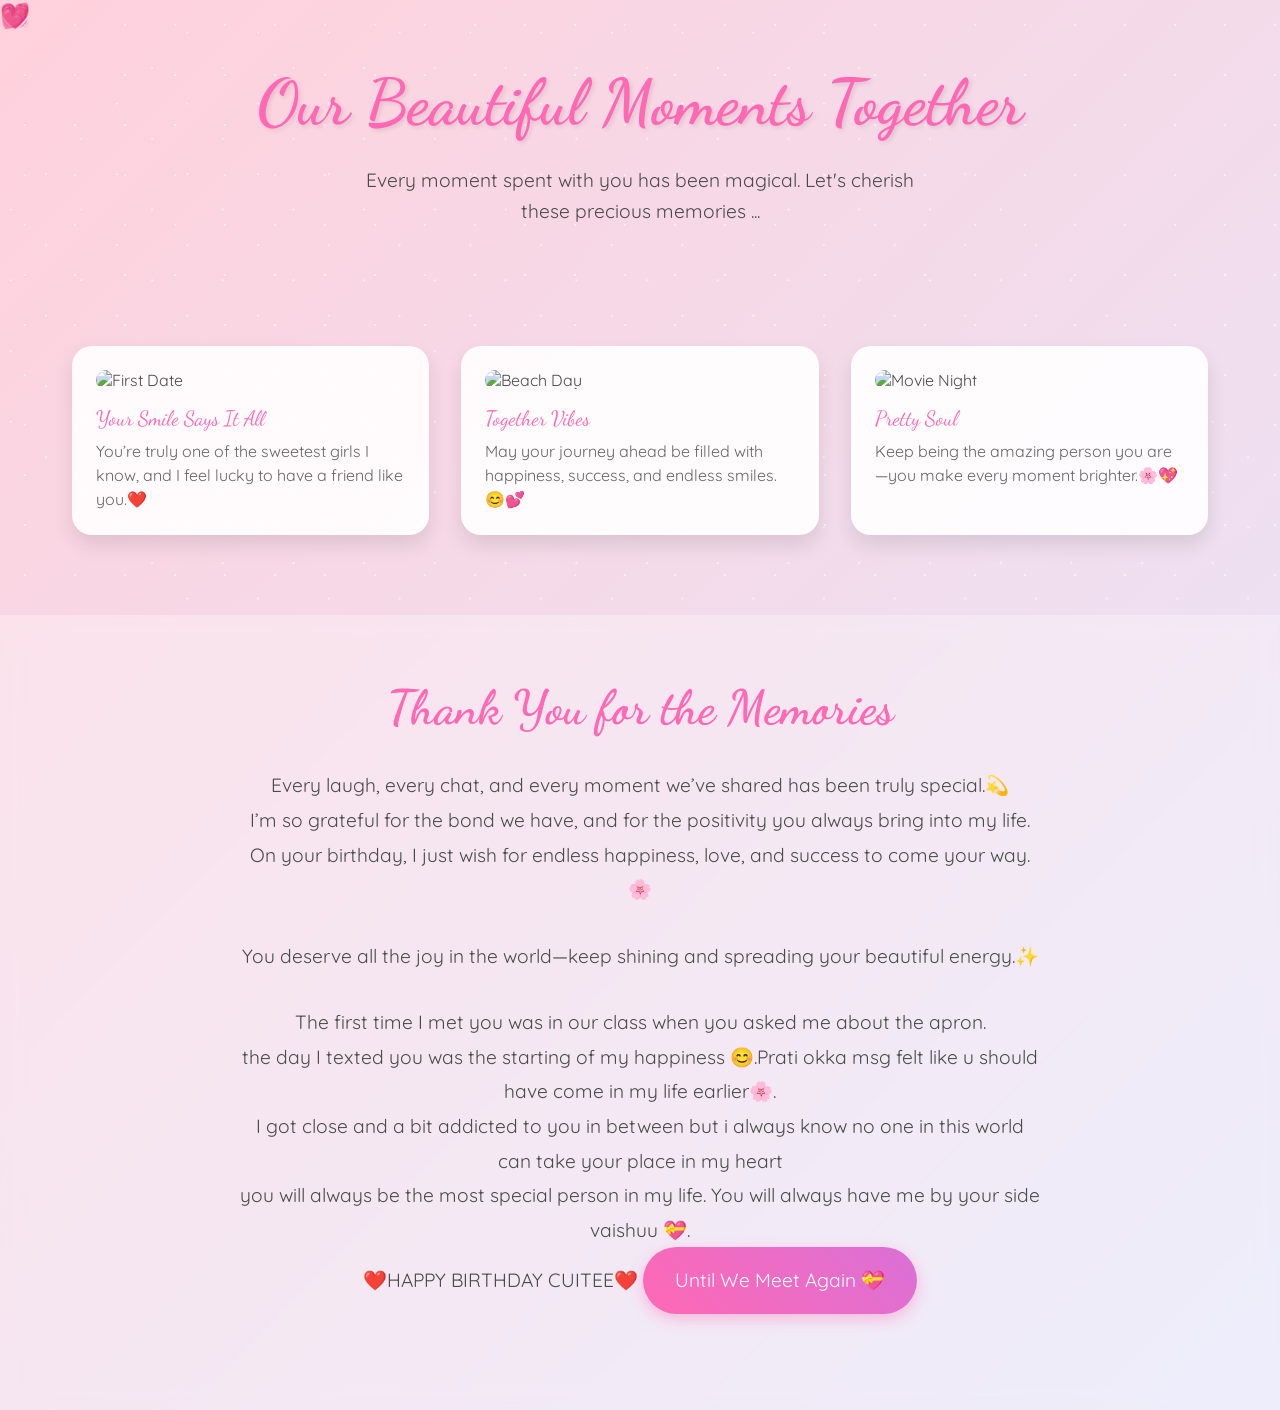
==== last.html @ 6875d71f "Add files via upload" ====
<!DOCTYPE html>
<html lang="en">

<head>
    <meta charset="UTF-8">
    <meta name="viewport" content="width=device-width, initial-scale=1.0">
    <title>Your Beautiful Memories ✨</title>
    <style>
        @import url('https://fonts.googleapis.com/css2?family=Dancing+Script:wght@700&family=Quicksand:wght@300;400;500;600&display=swap');

        * {
            margin: 0;
            padding: 0;
            box-sizing: border-box;
        }

        body {
            min-height: 100vh;
            background: linear-gradient(135deg,
                    #ffd1dc 0%,
                    #e6e6fa 25%,
                    #ffefd5 50%,
                    #e6e6fa 75%,
                    #ffd1dc 100%);
            background-size: 400% 400%;
            animation: gradientFlow 15s ease infinite;
            font-family: 'Quicksand', sans-serif;
            overflow-x: hidden;
            color: #4a4a4a;
        }

        @keyframes gradientFlow {
            0% {
                background-position: 0% 50%;
            }

            50% {
                background-position: 100% 50%;
            }

            100% {
                background-position: 0% 50%;
            }
        }

        /* Enhanced Sparkle Effect */
        .magic-sparkles {
            position: fixed;
            top: 0;
            left: 0;
            width: 100%;
            height: 100%;
            pointer-events: none;
            z-index: 1;
        }

        .sparkle {
            position: absolute;
            width: 6px;
            height: 6px;
            border-radius: 50%;
            background-color: white;
            animation: twinkle var(--duration, 4s) ease-in-out infinite;
            opacity: 0;
        }

        @keyframes twinkle {

            0%,
            100% {
                opacity: 0;
                transform: scale(0.5);
            }

            50% {
                opacity: 0.8;
                transform: scale(1);
            }
        }

        /* Generate 50 sparkles with different positions and animations */
        .magic-sparkles::before,
        .magic-sparkles::after {
            content: '';
            position: absolute;
            width: 100%;
            height: 100%;
            background-image: radial-gradient(circle, white 1px, transparent 1px);
            background-size: 50px 50px;
            animation: sparkleLayer 8s linear infinite;
            opacity: 0.5;
        }

        .magic-sparkles::after {
            animation-delay: -4s;
            transform: rotate(45deg);
        }

        @keyframes sparkleLayer {
            0% {
                transform: translateY(0);
            }

            100% {
                transform: translateY(-50px);
            }
        }

        /* Floating Hearts */
        .floating-hearts {
            position: fixed;
            width: 100%;
            height: 100%;
            pointer-events: none;
            z-index: 2;
        }

        .heart {
            position: absolute;
            font-size: 1.5rem;
            color: rgba(255, 105, 180, 0.6);
            animation: floatHeart var(--float-duration, 6s) ease-in-out infinite;
            animation-delay: var(--delay, 0s);
        }

        @keyframes floatHeart {
            0% {
                transform: translate(0, 100vh) rotate(0deg);
            }

            100% {
                transform: translate(var(--translate-x, 0), -100vh) rotate(360deg);
            }
        }

        /* Welcome Section */
        .welcome {
            text-align: center;
            padding: 4rem 2rem;
            position: relative;
            z-index: 3;
        }

        .welcome h1 {
            font-family: 'Dancing Script', cursive;
            font-size: 4rem;
            color: #ff69b4;
            text-shadow: 2px 2px 4px rgba(0, 0, 0, 0.1);
            animation: fadeInScale 2s ease;
        }

        .welcome p {
            font-size: 1.2rem;
            max-width: 600px;
            margin: 1.5rem auto;
            line-height: 1.6;
            animation: fadeIn 2s ease 0.5s both;
        }

        /* Enhanced Memory Cards */
        .memory-container {
            max-width: 1200px;
            margin: 0 auto;
            padding: 2rem;
            display: grid;
            grid-template-columns: repeat(auto-fit, minmax(300px, 1fr));
            gap: 2rem;
            z-index: 3;
            position: relative;
        }

        .memory-card {
            background: rgba(255, 255, 255, 0.9);
            border-radius: 20px;
            padding: 1.5rem;
            box-shadow: 0 10px 20px rgba(0, 0, 0, 0.1);
            transition: all 0.5s cubic-bezier(0.4, 0, 0.2, 1);
            position: relative;
            overflow: hidden;
        }

        .memory-card:hover {
            transform: translateY(-10px) scale(1.02);
            box-shadow: 0 15px 30px rgba(0, 0, 0, 0.15);
        }

        .memory-card::before {
            content: '';
            position: absolute;
            top: 0;
            left: 0;
            width: 100%;
            height: 100%;
            background: linear-gradient(45deg, transparent, rgba(255, 255, 255, 0.4), transparent);
            transform: translateX(-100%);
            transition: 0.5s;
        }

        .memory-card:hover::before {
            transform: translateX(100%);
        }

        .memory-img {
            width: 100%;
            height: 250px;
            object-fit: cover;
            border-radius: 15px;
            margin-bottom: 1rem;
            transition: transform 0.5s ease;
        }

        .memory-card:hover .memory-img {
            transform: scale(1.05);
        }

        .memory-date {
            font-family: 'Dancing Script', cursive;
            color: #ff69b4;
            font-size: 1.3rem;
            margin-bottom: 0.5rem;
        }

        .memory-caption {
            font-size: 1rem;
            line-height: 1.5;
            color: #666;
        }

        /* Final Message Section */
        .final-message {
            text-align: center;
            padding: 4rem 2rem;
            background: rgba(255, 255, 255, 0.3);
            backdrop-filter: blur(10px);
            margin-top: 3rem;
            position: relative;
            z-index: 3;
        }

        .final-message h2 {
            font-family: 'Dancing Script', cursive;
            font-size: 3rem;
            color: #ff69b4;
            margin-bottom: 2rem;
            animation: heartbeat 2s infinite;
        }

        @keyframes heartbeat {

            0%,
            100% {
                transform: scale(1);
            }

            50% {
                transform: scale(1.1);
            }
        }

        .final-message p {
            font-size: 1.2rem;
            max-width: 800px;
            margin: 0 auto 2rem;
            line-height: 1.8;
        }

        .goodbye-btn {
            display: inline-block;
            padding: 1rem 2rem;
            font-size: 1.2rem;
            background: linear-gradient(45deg, #ff69b4, #da70d6);
            color: white;
            border: none;
            border-radius: 50px;
            cursor: pointer;
            text-decoration: none;
            transition: all 0.3s ease;
            box-shadow: 0 5px 15px rgba(255, 105, 180, 0.4);
            animation: float 3s infinite ease-in-out;
        }

        .goodbye-btn:hover {
            transform: translateY(-5px);
            box-shadow: 0 8px 20px rgba(255, 105, 180, 0.6);
        }

        @keyframes float {

            0%,
            100% {
                transform: translateY(0);
            }

            50% {
                transform: translateY(-10px);
            }
        }

        /* Animations */
        @keyframes fadeInScale {
            0% {
                opacity: 0;
                transform: scale(0.8);
            }

            100% {
                opacity: 1;
                transform: scale(1);
            }
        }

        @keyframes fadeIn {
            0% {
                opacity: 0;
            }

            100% {
                opacity: 1;
            }
        }

        /* Generate Hearts */
        .js-generate-hearts {
            position: fixed;
            width: 100%;
            height: 100%;
            pointer-events: none;
            z-index: 2;
        }

        /* Custom Scrollbar */
        ::-webkit-scrollbar {
            width: 12px;
        }

        ::-webkit-scrollbar-track {
            background: rgba(255, 255, 255, 0.4);
        }

        ::-webkit-scrollbar-thumb {
            background: linear-gradient(45deg, #ff69b4, #da70d6);
            border-radius: 6px;
        }

        /* Responsive Design */
        @media (max-width: 768px) {
            .welcome h1 {
                font-size: 3rem;
            }

            .memory-container {
                grid-template-columns: 1fr;
            }

            .final-message h2 {
                font-size: 2.5rem;
            }
        }
    </style>
</head>

<body>
    <div class="magic-sparkles"></div>
    <div class="floating-hearts">
        <!-- Hearts will be generated via CSS -->
        <div class="heart" style="--float-duration: 6s; --delay: 0s; --translate-x: 20px;">💝</div>
        <div class="heart" style="--float-duration: 8s; --delay: 1s; --translate-x: -30px;">💖</div>
        <div class="heart" style="--float-duration: 7s; --delay: 2s; --translate-x: 40px;">💗</div>
        <div class="heart" style="--float-duration: 9s; --delay: 3s; --translate-x: -20px;">💓</div>
        <div class="heart" style="--float-duration: 5s; --delay: 4s; --translate-x: 30px;">💕</div>
    </div>

    <section class="welcome">
        <h1>Our Beautiful Moments Together</h1>
        <p>Every moment spent with you has been magical. Let's cherish these precious memories ...</p>
    </section>

    <div class="memory-container">
        <div class="memory-card">
            <img src="./d1.jpg" alt="First Date" class="memory-img">
            <div class="memory-date">Your Smile Says It All</div>
            <div class="memory-caption">You’re truly one of the sweetest girls I know, and I feel lucky to have a friend
                like you.❤️</div>
        </div>
        <div class="memory-card">
            <img src="./d2.jpg" alt="Beach Day" class="memory-img">
            <div class="memory-date">Together Vibes</div>
            <div class="memory-caption">May your journey ahead be filled with happiness, success, and endless
                smiles.😊💕</div>
        </div>
        <div class="memory-card">
            <img src="./d3.jpg" alt="Movie Night" class="memory-img">
            <div class="memory-date">Pretty Soul</div>
            <div class="memory-caption">Keep being the amazing person you are—you make every moment brighter.🌸💖</div>
        </div>

    </div>

    <section class="final-message">
        <h2>Thank You for the Memories</h2>
        <p>Every laugh, every chat, and every moment we’ve shared has been truly special.💫<br>
            I’m so grateful for the bond we have, and for the positivity you always bring into my life.<br>
            On your birthday, I just wish for endless happiness, love, and success to come your way.🌸</p>
        <p>You deserve all the joy in the world—keep shining and spreading your beautiful energy.✨</p>

        <p>The first time I met you was in our class when you asked me about the apron.<br>
               the day I texted you was the starting of my happiness 😊.Prati okka msg felt like u should have come in my life earlier🌸.<br>
               I got close and a bit addicted to you in between but i always know no one in this world can take your place in my heart<br>
               you will always be the most special person in my life. You will always have me by your side vaishuu 💝.<br>
                                                ❤️HAPPY BIRTHDAY CUITEE❤️



        <a href="#" class="goodbye-btn">Until We Meet Again 💝</a>
    </section>
</body>

</html>
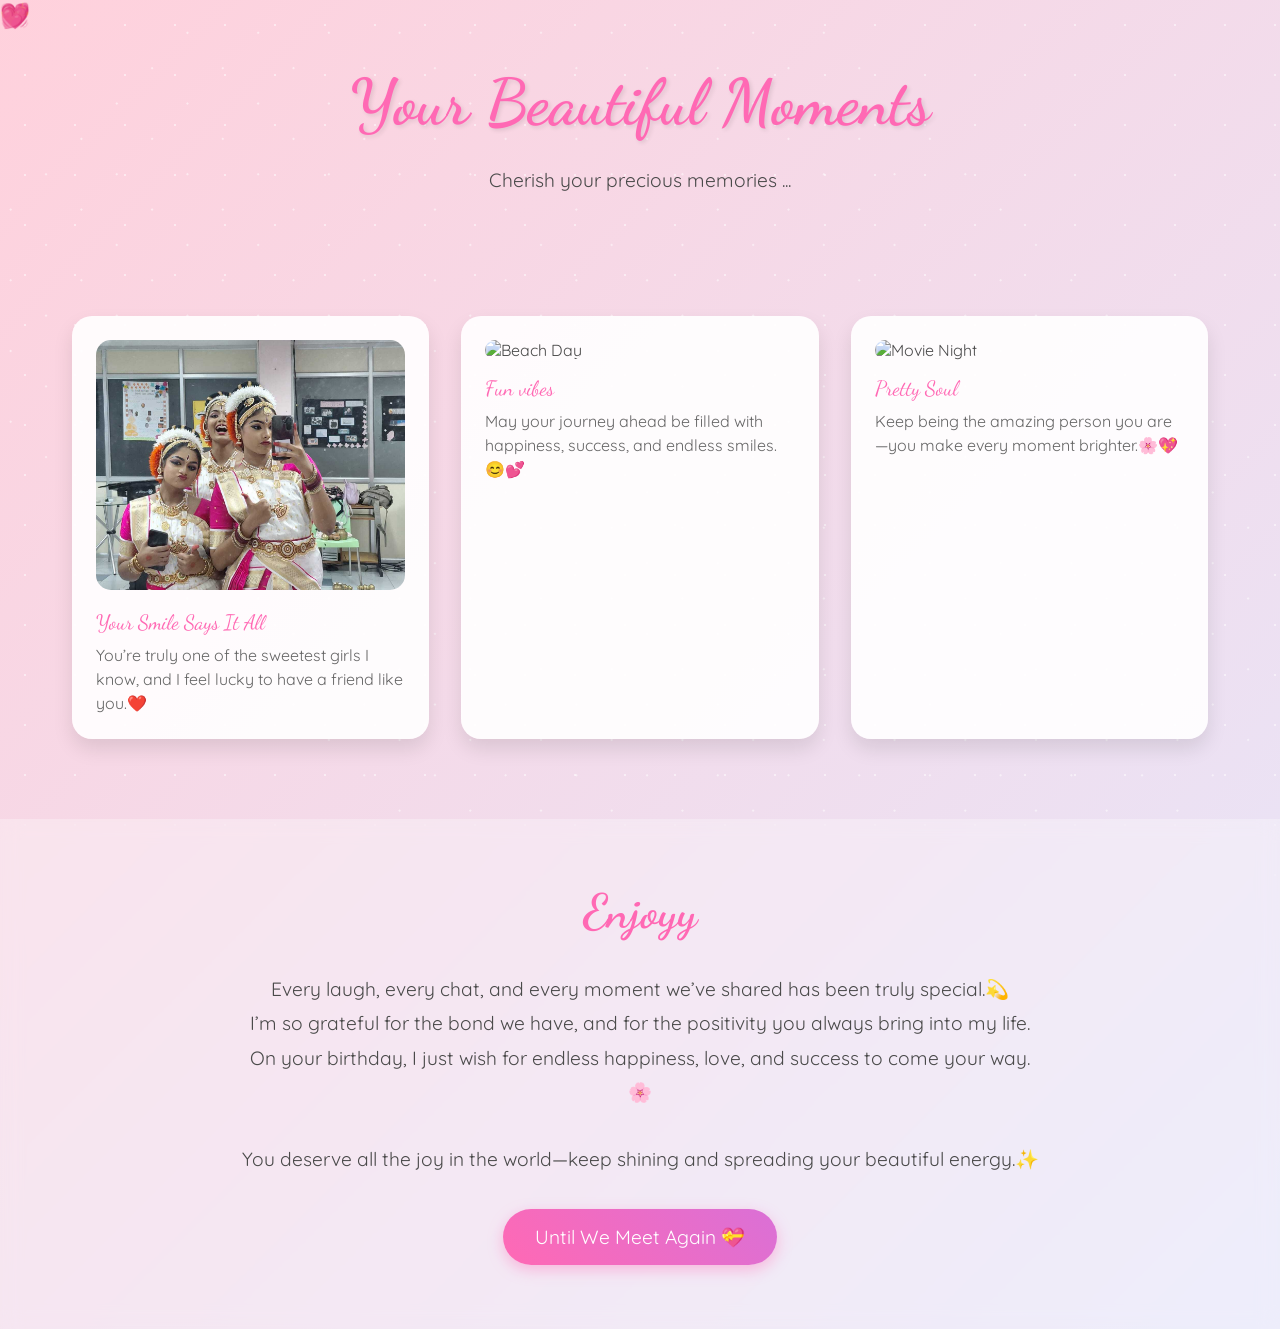
==== commit aea4f4f7: "Fix HTML structure and update content" ====
--- a/last.html
+++ b/last.html
@@ -371,8 +371,8 @@
     </div>
 
     <section class="welcome">
-        <h1>Our Beautiful Moments Together</h1>
-        <p>Every moment spent with you has been magical. Let's cherish these precious memories ...</p>
+        <h1>Your Beautiful Moments </h1>
+        <p> Cherish your precious memories ...</p>
     </section>
 
     <div class="memory-container">
@@ -384,7 +384,7 @@
         </div>
         <div class="memory-card">
             <img src="./d2.jpg" alt="Beach Day" class="memory-img">
-            <div class="memory-date">Together Vibes</div>
+            <div class="memory-date">Fun vibes</div>
             <div class="memory-caption">May your journey ahead be filled with happiness, success, and endless
                 smiles.😊💕</div>
         </div>
@@ -397,17 +397,13 @@
     </div>
 
     <section class="final-message">
-        <h2>Thank You for the Memories</h2>
+        <h2>Enjoyy</h2>
         <p>Every laugh, every chat, and every moment we’ve shared has been truly special.💫<br>
             I’m so grateful for the bond we have, and for the positivity you always bring into my life.<br>
             On your birthday, I just wish for endless happiness, love, and success to come your way.🌸</p>
         <p>You deserve all the joy in the world—keep shining and spreading your beautiful energy.✨</p>
 
-        <p>The first time I met you was in our class when you asked me about the apron.<br>
-               the day I texted you was the starting of my happiness 😊.Prati okka msg felt like u should have come in my life earlier🌸.<br>
-               I got close and a bit addicted to you in between but i always know no one in this world can take your place in my heart<br>
-               you will always be the most special person in my life. You will always have me by your side vaishuu 💝.<br>
-                                                ❤️HAPPY BIRTHDAY CUITEE❤️
+        
 
 
 
@@ -415,4 +411,4 @@
     </section>
 </body>
 
-</html>+</html>
